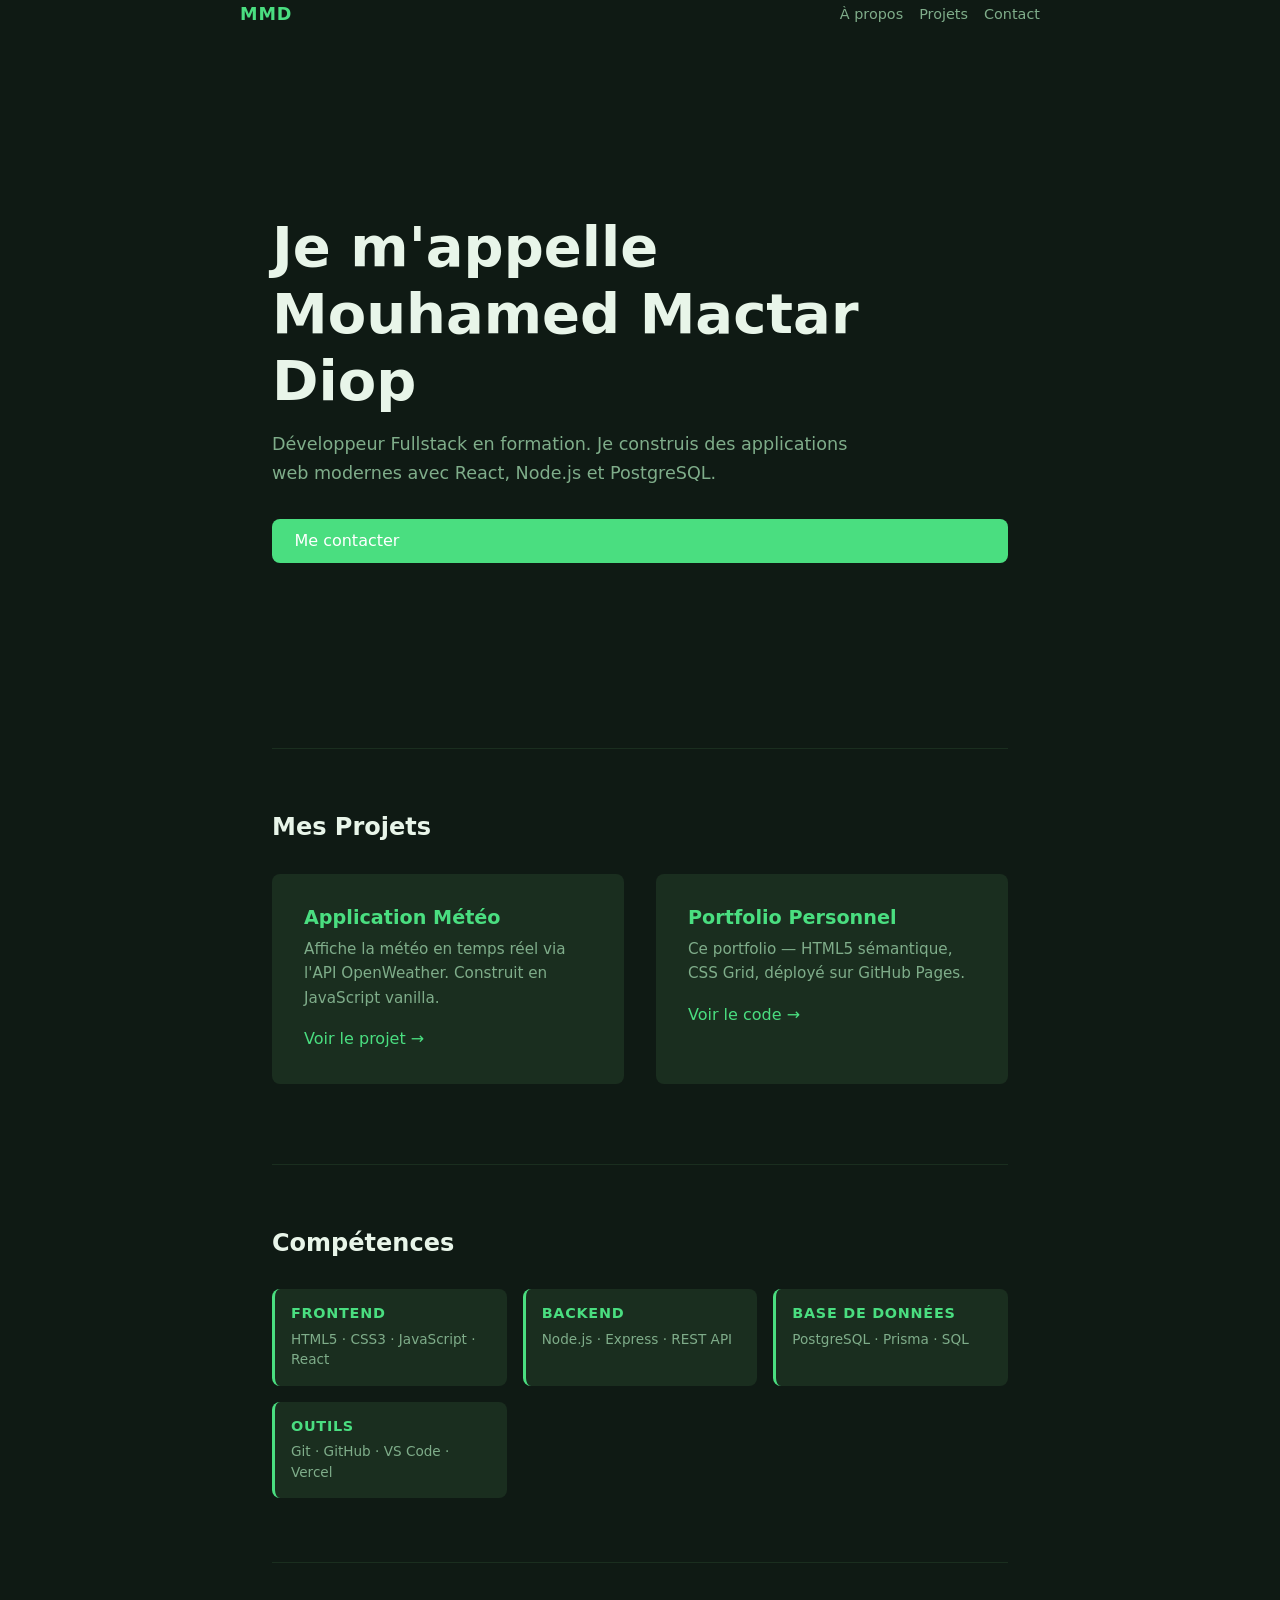
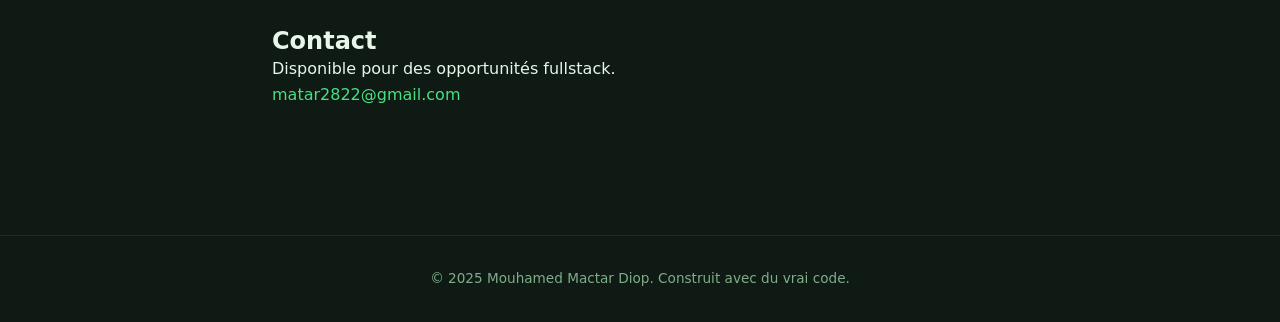
==== porfolio/index.html @ 9ce8fc3c "feat: initial portfolio with HTML5 and CSS Grid" ====
<!doctype html>
<html lang="fr">
  <head>
    <!--
    Le <head> n'est jamais visible dans le navigateur.
    Il donne des instructions au navigateur et à Google.
  -->
    <meta charset="UTF-8" />
    <!--
    viewport = indispensable pour le mobile.
    Sans ça, ton site sera zoomé dézoomé n'importe comment sur téléphone.
  -->
    <meta name="viewport" content="width=device-width, initial-scale=1.0" />
    <title>Mouhamed Mactar Diop — Développeur Fullstack</title>
    <meta
      name="description"
      content="Portfolio de développeur fullstack basé à Dakar."
    />
    <link rel="stylesheet" href="style.css" />
  </head>

  <body>
    <!-- ========== EN-TÊTE ========== -->
    <!-- Dans index.html — modifie le header -->
    <header>
      <div class="header-inner">
        <span class="logo">MMD</span>
        <nav>
          <ul>
            <li><a href="#about">À propos</a></li>
            <li><a href="#projects">Projets</a></li>
            <li><a href="#contact">Contact</a></li>
          </ul>
        </nav>
      </div>
    </header>

    <!-- ========== CONTENU PRINCIPAL ========== -->
    <!--
    Une seule balise <main> par page.
    C'est elle que Google et les lecteurs d'écran priorisent.
  -->
    <main>
      <!-- Section Hero : première chose visible -->
      <section id="about">
        <!--
        h1 = UN SEUL par page. Le sujet principal de la page.
        Ne jamais l'utiliser pour "faire grand" visuellement — c'est le rôle du CSS.
      -->
        <h1>Je m'appelle Mouhamed Mactar Diop</h1>
        <p>
          Développeur Fullstack en formation. Je construis des applications web
          modernes avec React, Node.js et PostgreSQL.
        </p>
        <a href="#contact" class="btn">Me contacter</a>
      </section>

      <!-- Section Projets -->

      <section id="projects">
        <h2>Mes Projets</h2>
        <div class="projects-grid">
          <article>
            <h3>Application Météo</h3>
            <p>
              Affiche la météo en temps réel via l'API OpenWeather. Construit en
              JavaScript vanilla.
            </p>
            <!--
          rel="noopener" = sécurité obligatoire sur tous les liens external.
          Sans ça, la page cible peut accéder à ta page via window.opener.
        -->
            <a href="#" target="_blank" rel="noopener noreferrer"
              >Voir le projet →</a
            >
          </article>
          <article>
            <h3>Portfolio Personnel</h3>
            <p>
              Ce portfolio — HTML5 sémantique, CSS Grid, déployé sur GitHub
              Pages.
            </p>
            <a href="#" target="_blank" rel="noopener noreferrer"
              >Voir le code →</a
            >
          </article>
        </div>
      </section>

      <!-- Dans index.html — ajoute après #projects, avant #contact -->
      <section id="skills">
        <h2>Compétences</h2>
        <div class="skills-grid">
          <div class="skill-card">
            <h3>Frontend</h3>
            <p>HTML5 · CSS3 · JavaScript · React</p>
          </div>
          <div class="skill-card">
            <h3>Backend</h3>
            <p>Node.js · Express · REST API</p>
          </div>
          <div class="skill-card">
            <h3>Base de données</h3>
            <p>PostgreSQL · Prisma · SQL</p>
          </div>
          <div class="skill-card">
            <h3>Outils</h3>
            <p>Git · GitHub · VS Code · Vercel</p>
          </div>
        </div>
      </section>

      <!-- Section Contact -->
      <section id="contact">
        <h2>Contact</h2>
        <p>Disponible pour des opportunités fullstack.</p>
        <!--
        mailto: ouvre le client mail de l'utilisateur.
        Simple et efficace pour un portfolio.
      -->
        <a href="mailto:matar2822@gmail.com">matar2822@gmail.com</a>
      </section>
    </main>

    <!-- ========== PIED DE PAGE ========== -->
    <footer>
      <!--
      &copy; = entité HTML pour le symbole ©
      Bonne habitude : toujours utiliser les entités HTML pour les caractères spéciaux.
    -->
      <p>&copy; 2025 Mouhamed Mactar Diop. Construit avec du vrai code.</p>
    </footer>
  </body>
</html>
---- porfolio/style.css ----
/* ================================
   1. RESET & BASE
   ================================ */

/*
  Le navigateur ajoute ses propres styles par défaut (margin, padding...).
  On les supprime pour partir d'une base propre et contrôlée.
*/
* {
  margin: 0;
  padding: 0;
  /* box-sizing: border-box = la largeur inclut padding + border.
     Sans ça, ajouter du padding AGRANDIT l'élément. Contre-intuitif. */
  box-sizing: border-box;
}

/* ================================
   2. VARIABLES CSS (Custom Properties)
   ================================ */

/*
  On définit les couleurs et tailles UNE FOIS ici.
  On les réutilise partout avec var(--nom).
  Changer la couleur principale = modifier 1 seule ligne.
*/
:root {
  --color-primary: #4ade80; /* Vert émeraude — ton identité visuelle */
  --color-dark: #0f1a14; /* Fond très sombre, vert nuit */
  --color-text: #e8f5e9; /* Texte principal — très clair sur fond sombre */
  --color-muted: #7fad8a; /* Texte secondaire — visible mais atténué */
  --color-card: #1a2e1f; /* Cartes légèrement plus claires que le fond */

  /* Le reste ne change pas */
  --font-main: "Segoe UI", system-ui, sans-serif;
  --spacing-sm: 1rem;
  --spacing-md: 2rem;
  --spacing-lg: 4rem;
  --spacing-xl: 8rem;
  --border-radius: 8px;
  --transition: 0.2s ease;
}

/* ================================
   3. BASE TYPOGRAPHIE
   ================================ */

body {
  font-family: var(--font-main);
  background-color: var(--color-dark);
  color: var(--color-text);
  /* line-height: 1.6 = espacement entre lignes lisible.
     Valeur sans unité = relative à la font-size de l'élément. */
  line-height: 1.6;
}

h1,
h2,
h3 {
  line-height: 1.2;
}

a {
  color: var(--color-primary);
  text-decoration: none;
}

a:hover {
  text-decoration: underline;
}

/* ================================
   4. LAYOUT — HEADER
   ================================ */

/* Dans style.css */
.header-inner {
  display: flex;
  justify-content: space-between;
  align-items: center;
  max-width: 800px;
  margin: 0 auto;
}

.logo {
  font-weight: 700;
  font-size: 1.1rem;
  color: var(--color-primary);
  letter-spacing: 0.05em;
}
nav ul {
  /* Flexbox = la façon moderne d'aligner des éléments horizontalement */
  display: flex;
  gap: var(--spacing-sm);
  /* list-style: none = supprime les puces de la liste */
  list-style: none;
}

nav a {
  color: var(--color-muted);
  font-size: 0.9rem;
  transition: color var(--transition);
}

nav a:hover {
  color: var(--color-text);
  text-decoration: none;
}

/* ================================
   5. LAYOUT — SECTIONS
   ================================ */

main {
  /* max-width = le contenu ne s'étire pas sur 4K — meilleure lisibilité */
  max-width: 800px;
  /* margin: 0 auto = centre le bloc horizontalement */
  margin: 0 auto;
  padding: 0 var(--spacing-md);
}

section {
  padding: var(--spacing-lg) 0;
}

section + section {
  border-top: 1px solid var(--color-card);
}

/* ================================
   6. COMPOSANTS — HERO
   ================================ */
#about {
  display: flex;
  flex-direction: column;
  justify-content: center;
  min-height: 80vh; /* Le hero occupe presque tout l'écran */
}

#about h1 {
  font-size: clamp(2rem, 5vw, 3.5rem);
  /* clamp(min, préféré, max) = taille fluide selon la largeur de l'écran */
  margin-bottom: var(--spacing-sm);
}

#about p {
  color: var(--color-muted);
  font-size: 1.1rem;
  max-width: 600px;
  margin-bottom: var(--spacing-md);
}

/* ================================
   7. COMPOSANTS — PROJETS
   ================================ */

/* Dans style.css — remplace le style article actuel */
#projects .projects-grid {
  display: grid;
  grid-template-columns: repeat(auto-fill, minmax(280px, 1fr));
  gap: var(--spacing-md);
  margin-top: var(--spacing-md);
}

article {
  background-color: var(--color-card);
  padding: var(--spacing-md);
  border-radius: var(--border-radius);
  margin-bottom: var(--spacing-sm);
  /* transition sur transform pour l'effet hover */
  transition: transform var(--transition);
}

article:hover {
  /* translateY(-4px) = monte légèrement la carte au survol */
  transform: translateY(-4px);
}

article h3 {
  font-size: 1.2rem;
  margin-bottom: 0.5rem;
  color: var(--color-primary);
}

article p {
  color: var(--color-muted);
  font-size: 0.95rem;
  margin-bottom: var(--spacing-sm);
}

.skills-grid {
  display: grid;
  grid-template-columns: repeat(auto-fill, minmax(180px, 1fr));
  gap: var(--spacing-sm);
  margin-top: var(--spacing-md);
}

.skill-card {
  background-color: var(--color-card);
  padding: var(--spacing-sm);
  border-radius: var(--border-radius);
  border-left: 3px solid var(--color-primary);
}

.skill-card h3 {
  font-size: 0.9rem;
  color: var(--color-primary);
  margin-bottom: 0.4rem;
  text-transform: uppercase;
  letter-spacing: 0.05em;
}

.skill-card p {
  font-size: 0.85rem;
  color: var(--color-muted);
  line-height: 1.5;
}

/* ================================
   8. COMPOSANTS — BOUTONS / LIENS CTA
   ================================ */

.btn {
  display: inline-block;
  padding: 0.6rem 1.4rem;
  background-color: var(--color-primary);
  color: white;
  border-radius: var(--border-radius);
  font-weight: 500;
  transition: opacity var(--transition);
}

.btn:hover {
  opacity: 0.85;
  text-decoration: none;
}

/* ================================
   9. FOOTER
   ================================ */

footer {
  text-align: center;
  padding: var(--spacing-md);
  color: var(--color-muted);
  font-size: 0.85rem;
  border-top: 1px solid var(--color-card);
  margin-top: var(--spacing-lg);
}
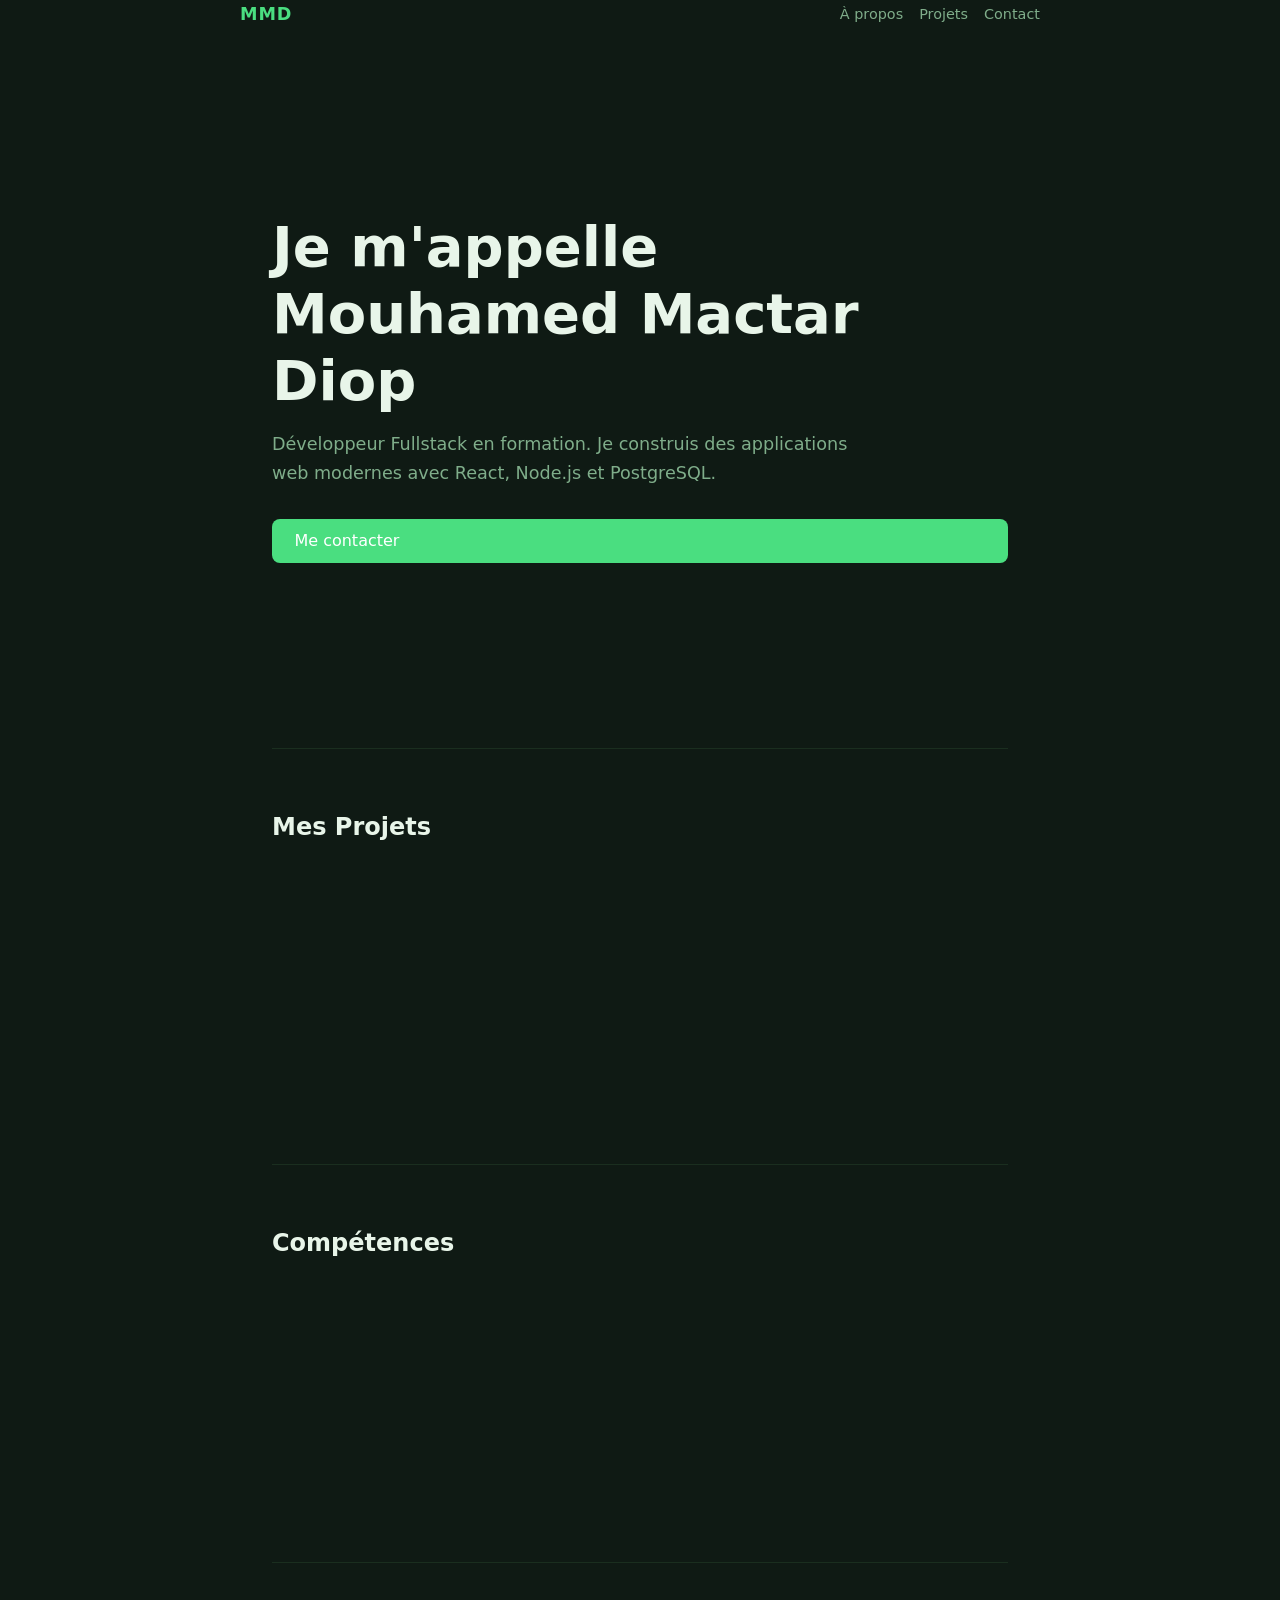
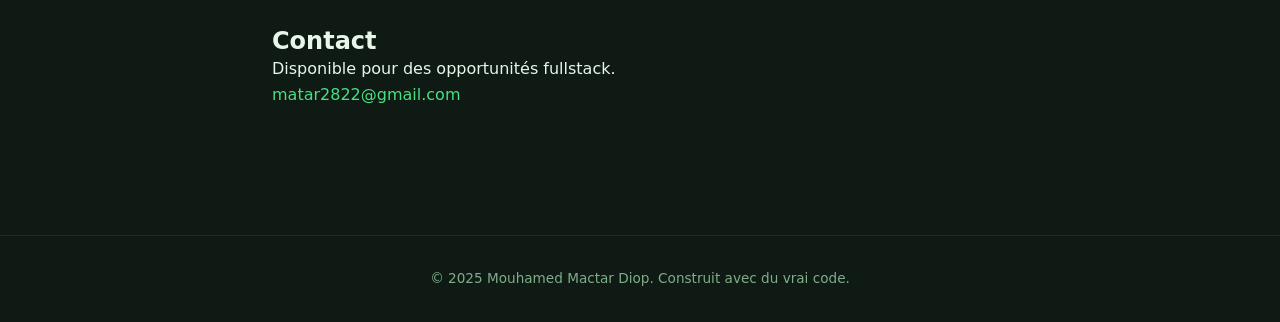
==== commit 1f8dc6f9: "feat: add scroll animations and active nav" ====
--- a/porfolio/index.html
+++ b/porfolio/index.html
@@ -131,4 +131,5 @@
       <p>&copy; 2025 Mouhamed Mactar Diop. Construit avec du vrai code.</p>
     </footer>
   </body>
+  <script src="script.js"></script>
 </html>
--- a/porfolio/style.css
+++ b/porfolio/style.css
@@ -87,6 +87,12 @@
   color: var(--color-primary);
   letter-spacing: 0.05em;
 }
+
+nav a.active {
+  color: var(--color-text);
+  font-weight: 500;
+}
+
 nav ul {
   /* Flexbox = la façon moderne d'aligner des éléments horizontalement */
   display: flex;
@@ -159,6 +165,23 @@
   grid-template-columns: repeat(auto-fill, minmax(280px, 1fr));
   gap: var(--spacing-md);
   margin-top: var(--spacing-md);
+}
+
+/* État initial — invisible et décalé vers le bas */
+article,
+.skill-card {
+  opacity: 0;
+  transform: translateY(20px);
+  transition:
+    opacity 0.5s ease,
+    transform 0.5s ease;
+}
+
+/* État final — visible et en place */
+article.visible,
+.skill-card.visible {
+  opacity: 1;
+  transform: translateY(0);
 }
 
 article {
